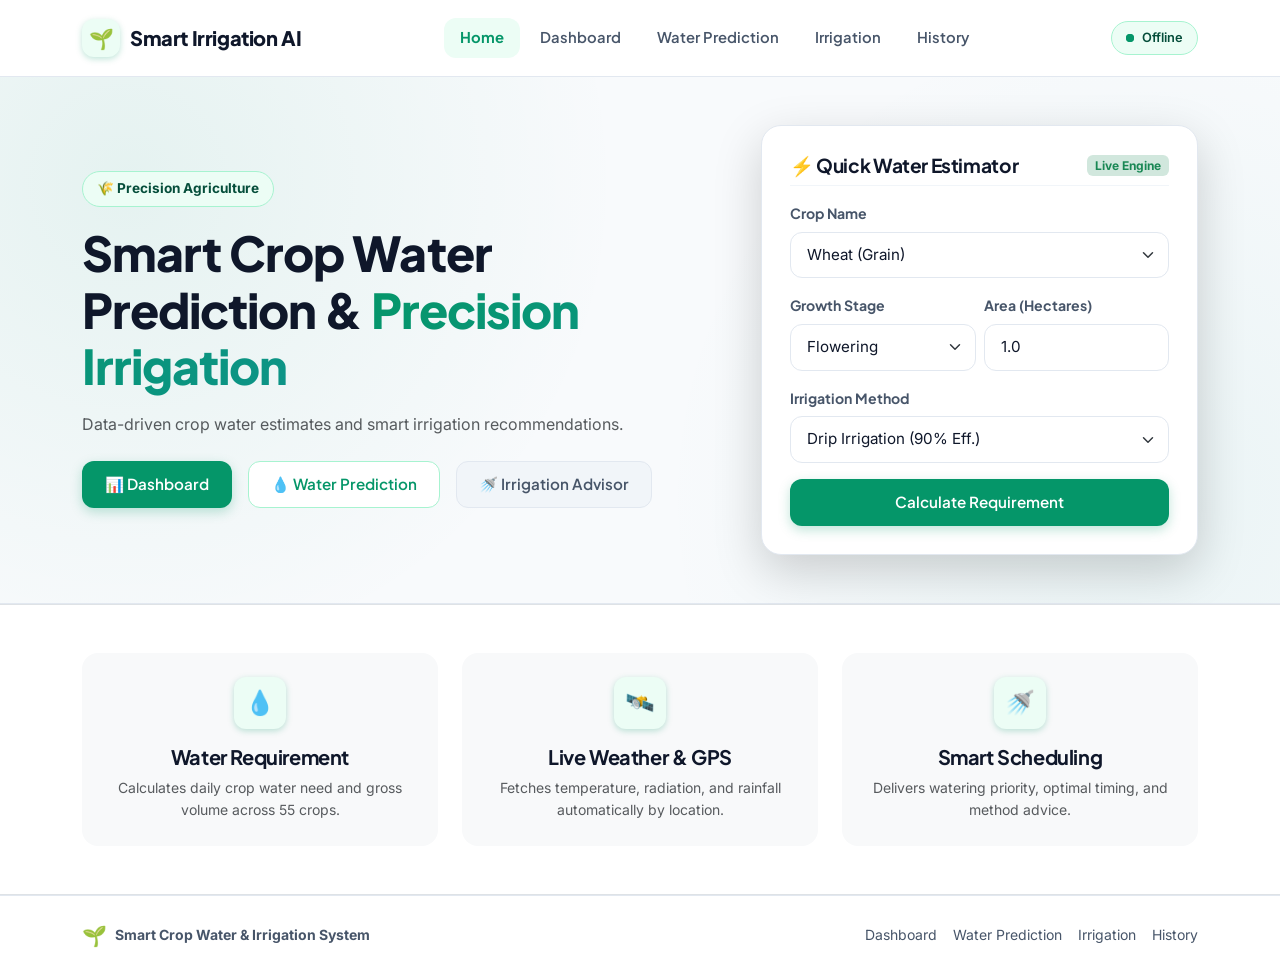
==== frontend/index.html @ 45dbbe31 "first commit" ====
<!DOCTYPE html>
<html lang="en">
<head>
    <meta charset="UTF-8">
    <meta name="viewport" content="width=device-width, initial-scale=1.0">
    <title>Smart Crop Water Prediction &amp; Precision Irrigation</title>

    <!-- Bootstrap 5.3 -->
    <link href="https://cdn.jsdelivr.net/npm/bootstrap@5.3.3/dist/css/bootstrap.min.css" rel="stylesheet">
    
    <!-- Custom Design System -->
    <link rel="stylesheet" href="css/style.css">
    <link rel="stylesheet" href="css/responsive.css">
</head>
<body>

    <!-- ======================================================================
         NAVBAR
         ====================================================================== -->
    <nav class="navbar navbar-expand-lg navbar-custom">
        <div class="container">
            <a class="navbar-brand" href="index.html">
                <div class="brand-icon">🌱</div>
                <span>Smart Irrigation AI</span>
            </a>

            <button class="navbar-toggler" type="button" data-bs-toggle="collapse" data-bs-target="#navbarContent" aria-controls="navbarContent" aria-expanded="false" aria-label="Toggle navigation">
                <span class="navbar-toggler-icon"></span>
            </button>

            <div class="collapse navbar-collapse" id="navbarContent">
                <ul class="navbar-nav mx-auto">
                    <li class="nav-item">
                        <a class="nav-link active" href="index.html">Home</a>
                    </li>
                    <li class="nav-item">
                        <a class="nav-link" href="pages/dashboard.html">Dashboard</a>
                    </li>
                    <li class="nav-item">
                        <a class="nav-link" href="pages/water_prediction.html">Water Prediction</a>
                    </li>
                    <li class="nav-item">
                        <a class="nav-link" href="pages/irrigation_recommendation.html">Irrigation</a>
                    </li>
                    <li class="nav-item">
                        <a class="nav-link" href="pages/history.html">History</a>
                    </li>
                </ul>

                <div class="d-flex align-items-center gap-3">
                    <div id="systemHealthBadge" class="system-badge-pill">
                        <div class="pulse-dot"></div>
                        <span id="systemHealthText">System Ready</span>
                    </div>
                </div>
            </div>
        </div>
    </nav>

    <!-- ======================================================================
         HERO SECTION
         ====================================================================== -->
    <header class="hero-wrapper py-5">
        <div class="container">
            <div class="row align-items-center g-5">
                <div class="col-lg-7">
                    <div class="hero-tag">
                        <span>🌾 Precision Agriculture</span>
                    </div>
                    <h1 class="hero-title mb-3">
                        Smart Crop Water Prediction &amp; <span class="gradient-text">Precision Irrigation</span>
                    </h1>
                    <p class="hero-lead mb-4 text-muted fs-6">
                        Data-driven crop water estimates and smart irrigation recommendations.
                    </p>
                    <div class="d-flex flex-wrap gap-3">
                        <a href="pages/dashboard.html" class="btn btn-primary-custom">
                            <span>📊 Dashboard</span>
                        </a>
                        <a href="pages/water_prediction.html" class="btn btn-outline-custom">
                            <span>💧 Water Prediction</span>
                        </a>
                        <a href="pages/irrigation_recommendation.html" class="btn btn-secondary-custom">
                            <span>🚿 Irrigation Advisor</span>
                        </a>
                    </div>
                </div>

                <div class="col-lg-5">
                    <!-- Quick Estimate Card -->
                    <div class="custom-card shadow-lg">
                        <div class="card-header-styled pb-2 mb-3">
                            <h4><span>⚡ Quick Water Estimator</span></h4>
                            <span class="badge bg-success-subtle text-success">Live Engine</span>
                        </div>
                        <form id="quickEstimatorForm">
                            <div class="mb-3">
                                <label for="quickCrop" class="form-label">Crop Name</label>
                                <select id="quickCrop" class="form-select" required>
                                    <option value="Wheat">Wheat (Grain)</option>
                                    <option value="Rice">Rice (Paddy)</option>
                                    <option value="Maize">Maize</option>
                                    <option value="Cotton(lint)">Cotton</option>
                                    <option value="Sugarcane">Sugarcane</option>
                                    <option value="Potato">Potato</option>
                                    <option value="Groundnut">Groundnut</option>
                                    <option value="Soyabean">Soyabean</option>
                                    <option value="Onion">Onion</option>
                                    <option value="Banana">Banana</option>
                                </select>
                            </div>

                            <div class="row g-2 mb-3">
                                <div class="col-6">
                                    <label for="quickStage" class="form-label">Growth Stage</label>
                                    <select id="quickStage" class="form-select" required>
                                        <option value="Sowing">Sowing</option>
                                        <option value="Vegetative">Vegetative</option>
                                        <option value="Flowering" selected>Flowering</option>
                                        <option value="Harvest">Harvest</option>
                                    </select>
                                </div>
                                <div class="col-6">
                                    <label for="quickArea" class="form-label">Area (Hectares)</label>
                                    <input type="number" id="quickArea" class="form-control" value="1.0" min="0.1" step="0.1" required>
                                </div>
                            </div>

                            <div class="mb-3">
                                <label for="quickMethod" class="form-label">Irrigation Method</label>
                                <select id="quickMethod" class="form-select">
                                    <option value="Drip">Drip Irrigation (90% Eff.)</option>
                                    <option value="Sprinkler">Sprinkler (75% Eff.)</option>
                                    <option value="Surface">Surface / Furrow (60% Eff.)</option>
                                </select>
                            </div>

                            <button type="submit" class="btn btn-primary-custom w-100" id="quickCalcBtn">
                                <span>Calculate Requirement</span>
                            </button>
                        </form>

                        <div id="quickResult" class="mt-3 p-3 rounded-3 bg-light d-none">
                            <div class="d-flex justify-content-between align-items-center mb-1">
                                <span class="text-muted small">Daily Need:</span>
                                <strong class="text-success fs-5" id="quickResultLitres">0 Litres</strong>
                            </div>
                            <div class="d-flex justify-content-between align-items-center">
                                <span class="text-muted small">Application Rate:</span>
                                <span class="fw-bold" id="quickResultMm">0.0 mm/day</span>
                            </div>
                        </div>
                    </div>
                </div>
            </div>
        </div>
    </header>

    <!-- ======================================================================
         KEY FEATURES (CONCISE & PUNCHY)
         ====================================================================== -->
    <section class="py-5 bg-white border-top border-bottom">
        <div class="container">
            <div class="row g-4 text-center">
                <div class="col-md-4">
                    <div class="p-4 rounded-4 bg-light h-100">
                        <div class="brand-icon mx-auto mb-3" style="width:52px;height:52px;font-size:24px;">💧</div>
                        <h5 class="fw-bold mb-2">Water Requirement</h5>
                        <p class="text-muted small mb-0">Calculates daily crop water need and gross volume across 55 crops.</p>
                    </div>
                </div>
                <div class="col-md-4">
                    <div class="p-4 rounded-4 bg-light h-100">
                        <div class="brand-icon mx-auto mb-3" style="width:52px;height:52px;font-size:24px;">🛰️</div>
                        <h5 class="fw-bold mb-2">Live Weather &amp; GPS</h5>
                        <p class="text-muted small mb-0">Fetches temperature, radiation, and rainfall automatically by location.</p>
                    </div>
                </div>
                <div class="col-md-4">
                    <div class="p-4 rounded-4 bg-light h-100">
                        <div class="brand-icon mx-auto mb-3" style="width:52px;height:52px;font-size:24px;">🚿</div>
                        <h5 class="fw-bold mb-2">Smart Scheduling</h5>
                        <p class="text-muted small mb-0">Delivers watering priority, optimal timing, and method advice.</p>
                    </div>
                </div>
            </div>
        </div>
    </section>

    <!-- ======================================================================
         FOOTER
         ====================================================================== -->
    <footer class="footer-custom py-4 mt-0">
        <div class="container">
            <div class="row align-items-center g-3">
                <div class="col-md-6">
                    <div class="d-flex align-items-center gap-2">
                        <span class="fs-5">🌱</span>
                        <span class="fw-bold small">Smart Crop Water &amp; Irrigation System</span>
                    </div>
                </div>
                <div class="col-md-6 text-md-end">
                    <div class="d-flex justify-content-md-end gap-3 small">
                        <a href="pages/dashboard.html">Dashboard</a>
                        <a href="pages/water_prediction.html">Water Prediction</a>
                        <a href="pages/irrigation_recommendation.html">Irrigation</a>
                        <a href="pages/history.html">History</a>
                    </div>
                </div>
            </div>
        </div>
    </footer>

    <!-- Bootstrap Bundle -->
    <script src="https://cdn.jsdelivr.net/npm/bootstrap@5.3.3/dist/js/bootstrap.bundle.min.js"></script>

    <!-- Project Scripts -->
    <script src="js/api.js"></script>
    <script>
        document.addEventListener("DOMContentLoaded", async () => {
            try {
                const health = await getHealthStatus();
                const healthText = document.getElementById("systemHealthText");
                const healthBadge = document.getElementById("systemHealthBadge");
                if (health.success) {
                    healthText.textContent = health.database?.mongodb_active ? "Cloud (Atlas)" : "Operational";
                } else {
                    healthText.textContent = "Offline";
                    healthBadge.classList.replace("text-success", "text-danger");
                }
            } catch (e) {}

            const form = document.getElementById("quickEstimatorForm");
            if (form) {
                form.addEventListener("submit", async (e) => {
                    e.preventDefault();
                    const btn = document.getElementById("quickCalcBtn");
                    const origText = btn.innerHTML;
                    btn.disabled = true;
                    btn.innerHTML = `<span class="spinner-border spinner-border-sm me-2"></span>Calculating...`;

                    const crop = document.getElementById("quickCrop").value;
                    const growthStage = document.getElementById("quickStage").value;
                    const fieldArea = parseFloat(document.getElementById("quickArea").value) || 1.0;
                    const irrigationMethod = document.getElementById("quickMethod").value;

                    try {
                        const res = await predictWater({
                            crop: crop,
                            growth_stage: growthStage,
                            field_area_hectare: fieldArea,
                            eto_mm_day: 4.5,
                            rainfall_mm: 0,
                            irrigation_method: irrigationMethod
                        });

                        const pred = res.prediction || res;
                        const litres = Number(pred.gross_irrigation_litres || pred.crop_water_requirement_litres || 0);
                        const mm = Number(pred.gross_irrigation_requirement_mm || pred.crop_water_requirement_mm || 0);

                        const resultBox = document.getElementById("quickResult");
                        resultBox.classList.remove("d-none");
                        document.getElementById("quickResultLitres").textContent = `${Math.round(litres).toLocaleString()} Litres/day`;
                        document.getElementById("quickResultMm").textContent = `${mm.toFixed(2)} mm/day (${irrigationMethod})`;
                    } catch (err) {
                        alert("Quick calculation error: " + err.message);
                    } finally {
                        btn.disabled = false;
                        btn.innerHTML = origText;
                    }
                });
            }
        });
    </script>
</body>
</html>
---- frontend/css/style.css ----
/* ==========================================================================
   SUSTAINABLE AI CROP IRRIGATION - MODERN DESIGN SYSTEM
   Modern, responsive, professional UI for precision agriculture
   ========================================================================== */

@import url('https://fonts.googleapis.com/css2?family=Plus+Jakarta+Sans:wght@400;500;600;700;800&family=Inter:wght@400;500;600;700&display=swap');

:root {
    --primary: #059669;
    --primary-hover: #047857;
    --primary-dark: #064e3b;
    --primary-light: #ecfdf5;
    --primary-border: #a7f3d0;
    --primary-gradient: linear-gradient(135deg, #059669 0%, #0d9488 100%);
    --primary-glow: rgba(5, 150, 105, 0.25);

    --accent-blue: #0284c7;
    --accent-blue-light: #f0f9ff;
    --accent-amber: #d97706;
    --accent-amber-light: #fffbeb;
    --accent-rose: #e11d48;
    --accent-rose-light: #fff1f2;

    --bg-page: #f8fafc;
    --bg-card: #ffffff;
    --bg-muted: #f1f5f9;

    --text-primary: #0f172a;
    --text-secondary: #475569;
    --text-muted: #64748b;
    --text-light: #94a3b8;

    --border-color: #e2e8f0;
    --border-light: #f1f5f9;

    --shadow-sm: 0 1px 3px 0 rgba(0, 0, 0, 0.05), 0 1px 2px -1px rgba(0, 0, 0, 0.05);
    --shadow-md: 0 4px 6px -1px rgba(0, 0, 0, 0.07), 0 2px 4px -2px rgba(0, 0, 0, 0.05);
    --shadow-lg: 0 10px 25px -3px rgba(0, 0, 0, 0.08), 0 4px 10px -4px rgba(0, 0, 0, 0.04);
    --shadow-xl: 0 20px 30px -5px rgba(0, 0, 0, 0.08), 0 8px 10px -6px rgba(0, 0, 0, 0.04);

    --radius-sm: 8px;
    --radius-md: 12px;
    --radius-lg: 16px;
    --radius-xl: 20px;
    --radius-pill: 9999px;

    --font-heading: 'Plus Jakarta Sans', -apple-system, BlinkMacSystemFont, 'Segoe UI', Roboto, sans-serif;
    --font-body: 'Inter', -apple-system, BlinkMacSystemFont, 'Segoe UI', Roboto, sans-serif;
}

/* ==========================================================================
   RESET & BASE STYLES
   ========================================================================== */

* {
    margin: 0;
    padding: 0;
    box-sizing: border-box;
}

body {
    font-family: var(--font-body);
    color: var(--text-primary);
    background-color: var(--bg-page);
    line-height: 1.6;
    -webkit-font-smoothing: antialiased;
    min-height: 100vh;
    display: flex;
    flex-direction: column;
}

h1, h2, h3, h4, h5, h6, .navbar-brand {
    font-family: var(--font-heading);
    color: var(--text-primary);
    font-weight: 700;
    letter-spacing: -0.02em;
}

a {
    color: var(--primary);
    text-decoration: none;
    transition: all 0.2s ease;
}

a:hover {
    color: var(--primary-hover);
}

main {
    flex: 1;
}

/* ==========================================================================
   NAVBAR
   ========================================================================== */

.navbar-custom {
    background: rgba(255, 255, 255, 0.95);
    backdrop-filter: blur(12px);
    -webkit-backdrop-filter: blur(12px);
    border-bottom: 1px solid var(--border-color);
    padding: 14px 0;
    position: sticky;
    top: 0;
    z-index: 1020;
    transition: all 0.3s ease;
}

.navbar-brand {
    display: flex;
    align-items: center;
    gap: 10px;
    font-size: 1.25rem;
    color: var(--text-primary) !important;
    font-weight: 800;
}

.brand-icon {
    width: 38px;
    height: 38px;
    background: var(--primary-light);
    border-radius: var(--radius-md);
    display: flex;
    align-items: center;
    justify-content: center;
    font-size: 20px;
    box-shadow: 0 2px 6px var(--primary-glow);
}

.nav-link {
    font-family: var(--font-heading);
    font-size: 0.925rem;
    font-weight: 600;
    color: var(--text-secondary) !important;
    padding: 8px 16px !important;
    border-radius: var(--radius-md);
    transition: all 0.2s ease;
    margin: 0 2px;
}

.nav-link:hover {
    color: var(--primary) !important;
    background: var(--primary-light);
}

.nav-link.active {
    color: var(--primary) !important;
    background: var(--primary-light);
    font-weight: 700;
}

.system-badge-pill {
    display: inline-flex;
    align-items: center;
    gap: 8px;
    font-size: 0.8rem;
    font-weight: 600;
    padding: 6px 14px;
    border-radius: var(--radius-pill);
    background: var(--primary-light);
    color: var(--primary-dark);
    border: 1px solid var(--primary-border);
}

.pulse-dot {
    width: 8px;
    height: 8px;
    border-radius: 50%;
    background-color: var(--primary);
    position: relative;
}

.pulse-dot::after {
    content: '';
    position: absolute;
    top: 0;
    left: 0;
    width: 100%;
    height: 100%;
    border-radius: 50%;
    background-color: var(--primary);
    animation: pulse 1.8s infinite;
}

@keyframes pulse {
    0% { transform: scale(1); opacity: 0.8; }
    50% { transform: scale(2.4); opacity: 0; }
    100% { transform: scale(1); opacity: 0; }
}

/* ==========================================================================
   HERO & BANNERS
   ========================================================================== */

.hero-wrapper {
    background: radial-gradient(circle at 10% 20%, rgba(5, 150, 105, 0.08) 0%, transparent 40%),
                radial-gradient(circle at 90% 80%, rgba(13, 148, 136, 0.06) 0%, transparent 40%),
                var(--bg-page);
    padding: 60px 0 40px;
    border-bottom: 1px solid var(--border-color);
}

.hero-tag {
    display: inline-flex;
    align-items: center;
    gap: 6px;
    background: var(--primary-light);
    color: var(--primary-dark);
    font-size: 0.85rem;
    font-weight: 700;
    padding: 6px 14px;
    border-radius: var(--radius-pill);
    border: 1px solid var(--primary-border);
    margin-bottom: 18px;
}

.hero-title {
    font-size: 3rem;
    font-weight: 800;
    line-height: 1.18;
    color: var(--text-primary);
    margin-bottom: 18px;
}

.gradient-text {
    background: var(--primary-gradient);
    -webkit-background-clip: text;
    -webkit-text-fill-color: transparent;
}

.hero-lead {
    font-size: 1.15rem;
    color: var(--text-secondary);
    max-width: 620px;
    margin-bottom: 30px;
    line-height: 1.65;
}

/* ==========================================================================
   BUTTONS
   ========================================================================== */

.btn {
    font-family: var(--font-heading);
    font-weight: 600;
    font-size: 0.95rem;
    padding: 11px 22px;
    border-radius: var(--radius-md);
    transition: all 0.2s cubic-bezier(0.16, 1, 0.3, 1);
    display: inline-flex;
    align-items: center;
    justify-content: center;
    gap: 8px;
}

.btn:active {
    transform: scale(0.98);
}

.btn-primary-custom {
    background: var(--primary);
    color: white !important;
    border: 1px solid transparent;
    box-shadow: 0 4px 12px var(--primary-glow);
}

.btn-primary-custom:hover {
    background: var(--primary-hover);
    box-shadow: 0 6px 18px var(--primary-glow);
    transform: translateY(-2px);
    color: white !important;
}

.btn-outline-custom {
    background: white;
    color: var(--primary) !important;
    border: 1.5px solid var(--primary-border);
}

.btn-outline-custom:hover {
    background: var(--primary-light);
    border-color: var(--primary);
    color: var(--primary-dark) !important;
    transform: translateY(-2px);
}

.btn-secondary-custom {
    background: var(--bg-muted);
    color: var(--text-secondary) !important;
    border: 1px solid var(--border-color);
}

.btn-secondary-custom:hover {
    background: #e2e8f0;
    color: var(--text-primary) !important;
}

/* ==========================================================================
   CARDS & CONTAINERS
   ========================================================================== */

.custom-card {
    background: var(--bg-card);
    border: 1px solid var(--border-color);
    border-radius: var(--radius-xl);
    padding: 28px;
    box-shadow: var(--shadow-sm);
    transition: all 0.25s ease;
}

.custom-card:hover {
    box-shadow: var(--shadow-md);
}

.card-header-styled {
    display: flex;
    align-items: center;
    justify-content: space-between;
    padding-bottom: 20px;
    margin-bottom: 22px;
    border-bottom: 1px solid var(--border-light);
}

.card-header-styled h4, .card-header-styled h5 {
    margin-bottom: 0;
    font-size: 1.2rem;
    font-weight: 700;
    display: flex;
    align-items: center;
    gap: 10px;
}

/* ==========================================================================
   FORMS & INPUTS
   ========================================================================== */

.form-label {
    font-family: var(--font-heading);
    font-size: 0.88rem;
    font-weight: 700;
    color: var(--text-secondary);
    margin-bottom: 7px;
    display: flex;
    align-items: center;
    justify-content: space-between;
}

.form-label .label-hint {
    font-size: 0.78rem;
    font-weight: 500;
    color: var(--text-muted);
}

.form-control, .form-select {
    font-family: var(--font-body);
    font-size: 0.95rem;
    padding: 11px 16px;
    border-radius: var(--radius-md);
    border: 1.5px solid var(--border-color);
    background-color: #ffffff;
    color: var(--text-primary);
    transition: all 0.2s ease;
}

.form-control:focus, .form-select:focus {
    border-color: var(--primary);
    box-shadow: 0 0 0 4px var(--primary-light);
    outline: none;
}

.input-group-text {
    background: var(--bg-muted);
    border: 1.5px solid var(--border-color);
    border-left: none;
    color: var(--text-muted);
    font-weight: 600;
    font-size: 0.88rem;
    border-radius: 0 var(--radius-md) var(--radius-md) 0;
}

.form-range {
    height: 8px;
    accent-color: var(--primary);
}

/* ==========================================================================
   TABS
   ========================================================================== */

.nav-pills-custom {
    background: var(--bg-muted);
    padding: 5px;
    border-radius: var(--radius-lg);
    display: inline-flex;
    gap: 4px;
}

.nav-pills-custom .nav-link {
    border-radius: var(--radius-md);
    padding: 10px 22px !important;
    font-size: 0.9rem;
    color: var(--text-secondary) !important;
    font-weight: 600;
}

.nav-pills-custom .nav-link.active {
    background: white;
    color: var(--primary) !important;
    box-shadow: var(--shadow-sm);
}

/* ==========================================================================
   METRIC & RESULT WIDGETS
   ========================================================================== */

.metric-card {
    background: white;
    border: 1px solid var(--border-color);
    border-radius: var(--radius-lg);
    padding: 22px;
    position: relative;
    overflow: hidden;
    transition: all 0.25s ease;
}

.metric-card:hover {
    transform: translateY(-3px);
    box-shadow: var(--shadow-md);
}

.metric-card-primary {
    background: linear-gradient(135deg, #059669 0%, #0d9488 100%);
    color: white;
    border: none;
}

.metric-card-primary .metric-title,
.metric-card-primary .metric-subtitle {
    color: rgba(255, 255, 255, 0.85);
}

.metric-card-primary .metric-val {
    color: white;
}

.metric-title {
    font-size: 0.85rem;
    font-weight: 700;
    color: var(--text-muted);
    text-transform: uppercase;
    letter-spacing: 0.04em;
    margin-bottom: 6px;
}

.metric-val {
    font-size: 2.25rem;
    font-weight: 800;
    line-height: 1.15;
    color: var(--text-primary);
    font-family: var(--font-heading);
}

.metric-unit {
    font-size: 1rem;
    font-weight: 600;
    color: var(--text-muted);
    margin-left: 4px;
}

.metric-card-primary .metric-unit {
    color: rgba(255, 255, 255, 0.85);
}

.metric-subtitle {
    font-size: 0.825rem;
    color: var(--text-secondary);
    margin-top: 6px;
}

/* Priority Badges */
.badge-priority {
    font-family: var(--font-heading);
    font-size: 0.85rem;
    font-weight: 800;
    padding: 6px 14px;
    border-radius: var(--radius-pill);
    text-transform: uppercase;
    letter-spacing: 0.04em;
    display: inline-flex;
    align-items: center;
    gap: 6px;
}

.priority-high, .priority-critical {
    background: var(--accent-rose-light);
    color: var(--accent-rose);
    border: 1px solid rgba(225, 29, 72, 0.2);
}

.priority-medium {
    background: var(--accent-amber-light);
    color: var(--accent-amber);
    border: 1px solid rgba(217, 119, 6, 0.2);
}

.priority-low, .priority-none {
    background: var(--primary-light);
    color: var(--primary-dark);
    border: 1px solid var(--primary-border);
}

/* ==========================================================================
   TABLES
   ========================================================================== */

.table-custom-wrapper {
    background: white;
    border: 1px solid var(--border-color);
    border-radius: var(--radius-lg);
    overflow: hidden;
    box-shadow: var(--shadow-sm);
}

.table-custom {
    width: 100%;
    margin-bottom: 0;
    border-collapse: collapse;
}

.table-custom th {
    background: var(--bg-muted);
    color: var(--text-secondary);
    font-family: var(--font-heading);
    font-size: 0.825rem;
    font-weight: 700;
    text-transform: uppercase;
    letter-spacing: 0.04em;
    padding: 14px 18px;
    border-bottom: 1px solid var(--border-color);
}

.table-custom td {
    padding: 16px 18px;
    border-bottom: 1px solid var(--border-light);
    vertical-align: middle;
    font-size: 0.925rem;
    color: var(--text-secondary);
}

.table-custom tr:last-child td {
    border-bottom: none;
}

.table-custom tr:hover td {
    background-color: #fcfdfe;
}

/* ==========================================================================
   FOOTER
   ========================================================================== */

.footer-custom {
    background: #ffffff;
    border-top: 1px solid var(--border-color);
    padding: 40px 0 24px;
    margin-top: 60px;
    color: var(--text-secondary);
}

.footer-custom a {
    color: var(--text-secondary);
}

.footer-custom a:hover {
    color: var(--primary);
}

/* ==========================================================================
   UTILITIES & ANIMATIONS
   ========================================================================== */

.fade-in {
    animation: fadeIn 0.35s cubic-bezier(0.16, 1, 0.3, 1) forwards;
}

@keyframes fadeIn {
    from { opacity: 0; transform: translateY(8px); }
    to { opacity: 1; transform: translateY(0); }
}

.loading-spinner-wrapper {
    display: flex;
    flex-direction: column;
    align-items: center;
    justify-content: center;
    padding: 40px;
    color: var(--text-muted);
}
---- frontend/css/responsive.css ----
/* ==========================================================================
   RESPONSIVE DESIGN SYSTEM
   ========================================================================== */

@media (max-width: 991.98px) {
    .hero-title {
        font-size: 2.35rem;
    }
    
    .navbar-collapse {
        background: white;
        padding: 16px;
        border-radius: var(--radius-lg);
        box-shadow: var(--shadow-lg);
        margin-top: 10px;
    }

    .nav-link {
        padding: 10px 14px !important;
    }

    .dashboard-weather-banner {
        padding: 22px;
    }
}

@media (max-width: 767.98px) {
    .hero-title {
        font-size: 1.95rem;
    }

    .hero-lead {
        font-size: 1rem;
    }

    .custom-card {
        padding: 20px;
    }

    .metric-val {
        font-size: 1.85rem;
    }

    .table-custom-wrapper {
        border-radius: var(--radius-md);
    }

    .table-custom th, .table-custom td {
        padding: 12px;
        font-size: 0.85rem;
    }
}
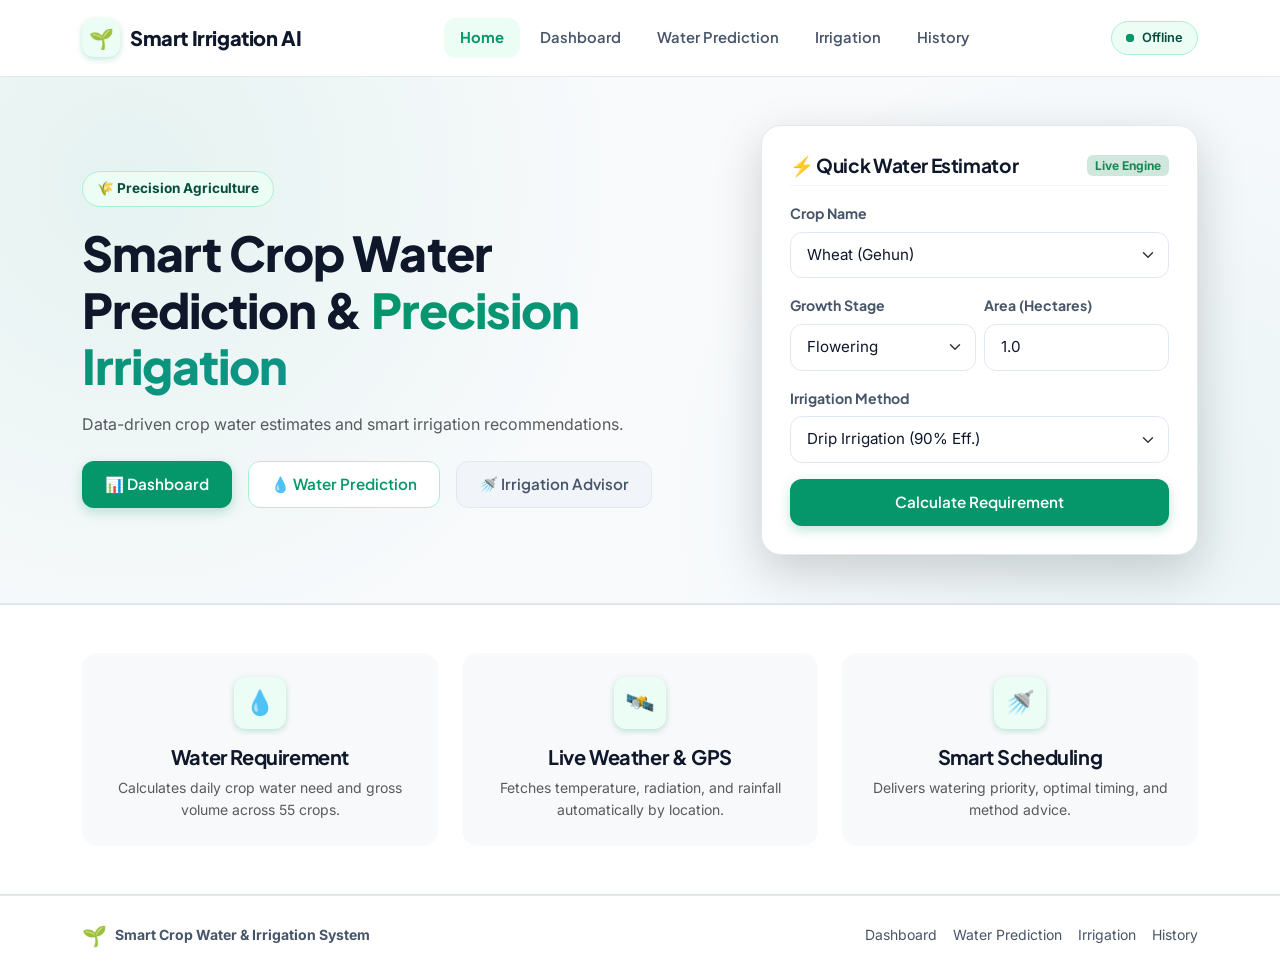
==== commit 13dc1f99: "feat: rename crops to farmer-friendly names (Mirchi, Paddy) and add real-time crop search filter" ====
--- a/frontend/index.html
+++ b/frontend/index.html
@@ -97,15 +97,16 @@
                             <div class="mb-3">
                                 <label for="quickCrop" class="form-label">Crop Name</label>
                                 <select id="quickCrop" class="form-select" required>
-                                    <option value="Wheat">Wheat (Grain)</option>
-                                    <option value="Rice">Rice (Paddy)</option>
-                                    <option value="Maize">Maize</option>
-                                    <option value="Cotton(lint)">Cotton</option>
-                                    <option value="Sugarcane">Sugarcane</option>
-                                    <option value="Potato">Potato</option>
-                                    <option value="Groundnut">Groundnut</option>
+                                    <option value="Wheat">Wheat (Gehun)</option>
+                                    <option value="Paddy">Paddy (Rice)</option>
+                                    <option value="Mirchi">Mirchi (Chilli)</option>
+                                    <option value="Maize">Maize (Makka)</option>
+                                    <option value="Cotton">Cotton (Kapas)</option>
+                                    <option value="Sugarcane">Sugarcane (Ganna)</option>
+                                    <option value="Potato">Potato (Aloo)</option>
+                                    <option value="Groundnut">Groundnut (Mungfali)</option>
                                     <option value="Soyabean">Soyabean</option>
-                                    <option value="Onion">Onion</option>
+                                    <option value="Onion">Onion (Pyaz)</option>
                                     <option value="Banana">Banana</option>
                                 </select>
                             </div>
